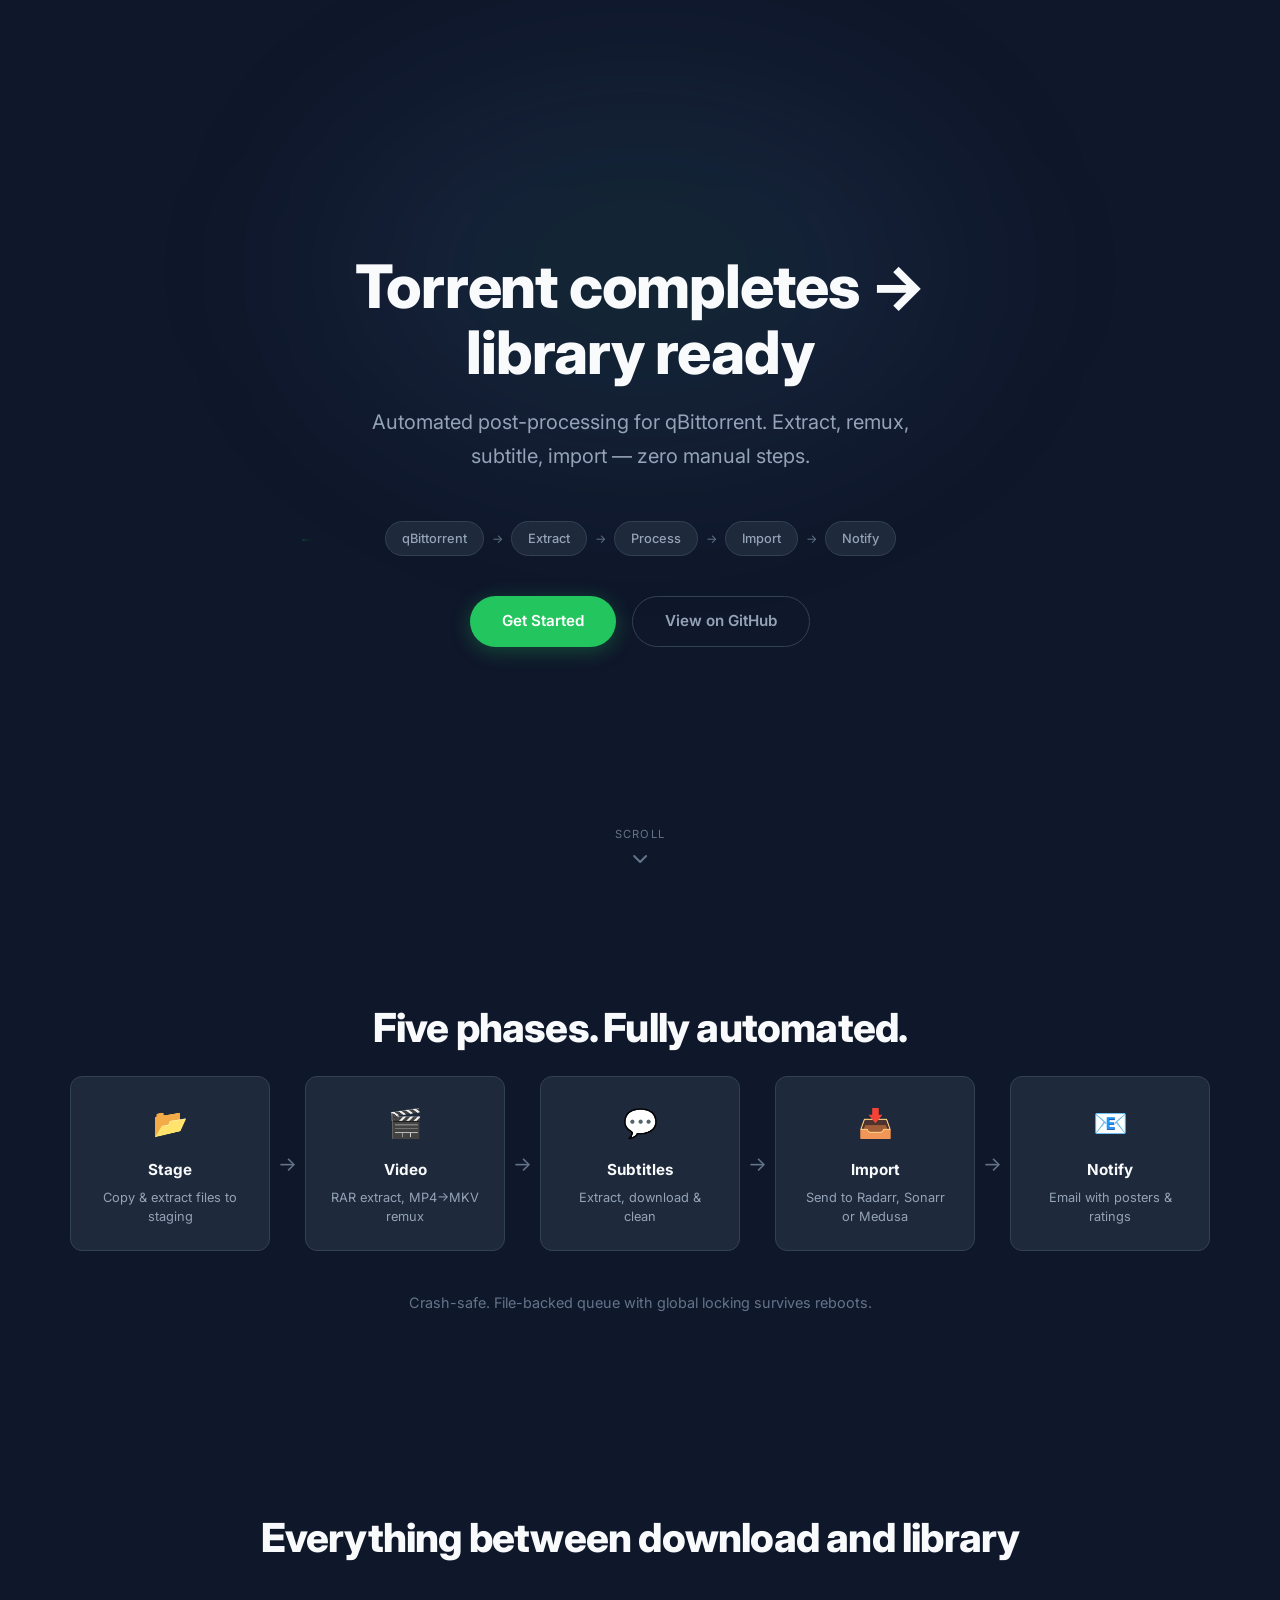
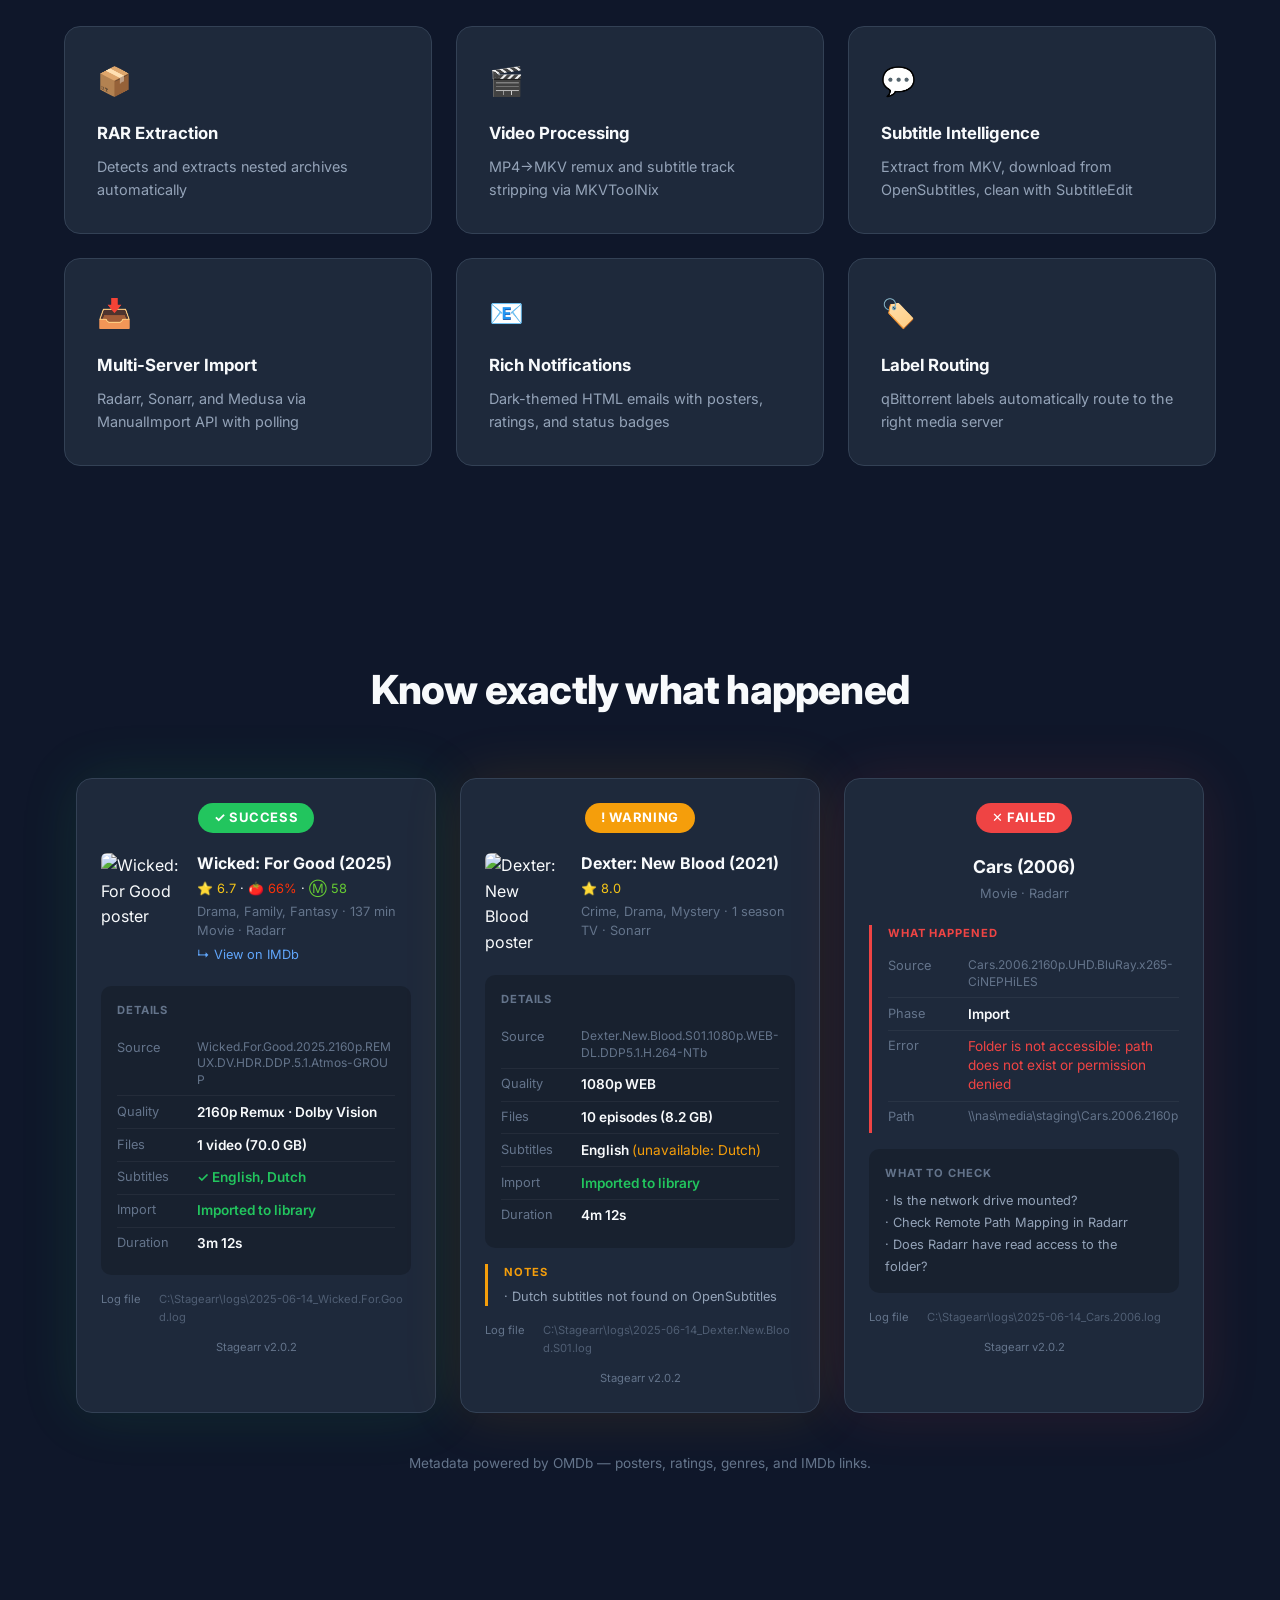
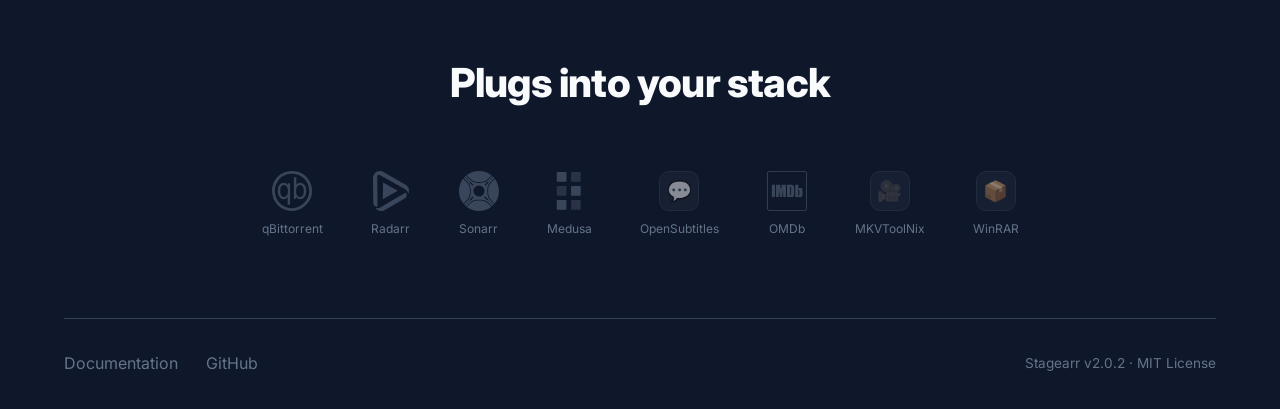
==== index.html @ 06197f07 "deploy: landing page" ====
<!DOCTYPE html>
<html lang="en">
<head>
  <meta charset="UTF-8">
  <meta name="viewport" content="width=device-width, initial-scale=1.0">
  <title>Stagearr — Automated Media Processing Pipeline</title>

  <!-- Open Graph -->
  <meta property="og:title" content="Stagearr — Automated Media Processing Pipeline">
  <meta property="og:description" content="Automated post-processing for qBittorrent. Extract, remux, subtitle, import — zero manual steps.">
  <meta property="og:type" content="website">
  <meta property="og:locale" content="en_US">

  <!-- Fonts -->
  <link rel="preconnect" href="https://fonts.googleapis.com">
  <link rel="preconnect" href="https://fonts.gstatic.com" crossorigin>
  <link href="https://fonts.googleapis.com/css2?family=Inter:wght@400;500;600;700;800&display=swap" rel="stylesheet">

  <style>
    /* ── Custom Properties ── */
    :root {
      --bg-page: #0f172a;
      --bg-card: #1e293b;
      --bg-card-hover: #253347;
      --green: #22c55e;
      --amber: #f59e0b;
      --red: #ef4444;
      --blue: #60a5fa;
      --text-primary: #f8fafc;
      --text-secondary: #94a3b8;
      --text-muted: #64748b;
      --border: #334155;
      --imdb-yellow: #f5c518;
      --tomato-red: #fa320a;
      --metacritic-green: #66cc33;
    }

    /* ── CSS Reset ── */
    *, *::before, *::after {
      margin: 0;
      padding: 0;
      box-sizing: border-box;
    }

    html {
      scroll-behavior: smooth;
    }

    body {
      font-family: 'Inter', system-ui, -apple-system, sans-serif;
      background: var(--bg-page);
      color: var(--text-primary);
      line-height: 1.6;
      -webkit-font-smoothing: antialiased;
      -moz-osx-font-smoothing: grayscale;
    }

    img, svg { display: block; max-width: 100%; }
    a { color: inherit; text-decoration: none; }
    button { font: inherit; cursor: pointer; border: none; background: none; }

    /* ── Layout ── */
    .container {
      max-width: 1200px;
      margin: 0 auto;
      padding: 0 1.5rem;
    }

    section {
      padding: 5rem 0;
    }

    /* ── Animation System ── */
    [data-animate] {
      opacity: 0;
      transform: translateY(20px);
      transition: opacity 0.6s ease, transform 0.6s ease;
      transition-delay: var(--delay, 0s);
    }

    [data-animate].visible {
      opacity: 1;
      transform: translateY(0);
    }

    /* ── Hero Section ── */
    .hero {
      min-height: 100vh;
      display: flex;
      align-items: center;
      justify-content: center;
      text-align: center;
      position: relative;
      overflow: hidden;
      padding: 2rem 0;
    }

    .hero-glow {
      position: absolute;
      top: 30%;
      left: 50%;
      transform: translate(-50%, -50%);
      width: 800px;
      height: 500px;
      background: radial-gradient(ellipse at center,
        rgba(34, 197, 94, 0.10) 0%,
        rgba(96, 165, 250, 0.08) 40%,
        transparent 70%);
      filter: blur(80px);
      pointer-events: none;
      z-index: 0;
    }

    .hero-content {
      position: relative;
      z-index: 1;
      max-width: 800px;
      margin: 0 auto;
      padding: 0 1.5rem;
    }

    .hero h1 {
      font-size: clamp(2rem, 5vw, 3.75rem);
      font-weight: 800;
      letter-spacing: -0.02em;
      line-height: 1.1;
      margin-bottom: 1.25rem;
    }

    .hero-subtitle {
      font-size: clamp(1rem, 2vw, 1.25rem);
      color: var(--text-secondary);
      max-width: 560px;
      margin: 0 auto 3rem;
      line-height: 1.7;
    }

    /* ── Pipeline Teaser ── */
    .pipeline-teaser {
      display: flex;
      align-items: center;
      justify-content: center;
      gap: 0.5rem;
      margin-bottom: 2.5rem;
      flex-wrap: wrap;
      position: relative;
    }

    .pipeline-teaser .pill {
      background: var(--bg-card);
      border: 1px solid var(--border);
      border-radius: 999px;
      padding: 0.4rem 1rem;
      font-size: 0.8rem;
      font-weight: 500;
      color: var(--text-secondary);
      white-space: nowrap;
      position: relative;
      z-index: 1;
    }

    .pipeline-teaser .arrow {
      color: var(--text-muted);
      font-size: 0.75rem;
      flex-shrink: 0;
    }

    /* Flowing dot */
    .pipeline-track {
      position: absolute;
      top: 50%;
      left: 5%;
      width: 90%;
      height: 2px;
      z-index: 0;
      overflow: hidden;
      pointer-events: none;
    }

    .pipeline-dot {
      position: absolute;
      top: -3px;
      left: -8px;
      width: 8px;
      height: 8px;
      background: var(--green);
      border-radius: 50%;
      box-shadow: 0 0 12px var(--green);
      animation: flowDot 3s ease-in-out infinite;
    }

    @keyframes flowDot {
      0%   { left: -8px; opacity: 0; }
      10%  { opacity: 1; }
      90%  { opacity: 1; }
      100% { left: 100%; opacity: 0; }
    }

    /* ── CTA Buttons ── */
    .cta-group {
      display: flex;
      gap: 1rem;
      justify-content: center;
      flex-wrap: wrap;
    }

    .btn {
      display: inline-flex;
      align-items: center;
      justify-content: center;
      padding: 0.75rem 2rem;
      border-radius: 999px;
      font-weight: 600;
      font-size: 0.95rem;
      transition: transform 0.2s ease, box-shadow 0.2s ease, background 0.2s ease, border-color 0.2s ease;
    }

    .btn:hover {
      transform: translateY(-2px);
    }

    .btn-primary {
      background: var(--green);
      color: #fff;
      box-shadow: 0 4px 20px rgba(34, 197, 94, 0.3);
    }

    .btn-primary:hover {
      box-shadow: 0 6px 28px rgba(34, 197, 94, 0.45);
    }

    .btn-outline {
      border: 1px solid var(--border);
      color: var(--text-secondary);
    }

    .btn-outline:hover {
      border-color: var(--text-secondary);
      color: var(--text-primary);
    }

    /* ── Scroll Indicator ── */
    .scroll-indicator {
      position: absolute;
      bottom: 2rem;
      left: 50%;
      transform: translateX(-50%);
      display: flex;
      flex-direction: column;
      align-items: center;
      gap: 0.25rem;
      color: var(--text-muted);
      animation: scrollBounce 2s ease-in-out infinite;
    }

    .scroll-text {
      font-size: 0.7rem;
      letter-spacing: 0.1em;
      text-transform: uppercase;
    }

    @keyframes scrollBounce {
      0%, 100% { transform: translateX(-50%) translateY(0); opacity: 0.5; }
      50% { transform: translateX(-50%) translateY(6px); opacity: 1; }
    }

    /* ── Section Titles ── */
    .section-title {
      text-align: center;
      font-size: clamp(1.5rem, 3.5vw, 2.5rem);
      font-weight: 800;
      letter-spacing: -0.02em;
      margin-bottom: 1rem;
    }

    .section-subtitle {
      text-align: center;
      color: var(--text-secondary);
      max-width: 520px;
      margin: 0 auto 3.5rem;
      font-size: 1.05rem;
    }

    /* ── Pipeline Visualization ── */
    .pipeline-section {
      padding: 6rem 0;
    }

    .phase-row {
      display: flex;
      align-items: stretch;
      justify-content: center;
      gap: 0;
      margin-bottom: 2.5rem;
    }

    .phase-card {
      background: var(--bg-card);
      border: 1px solid var(--border);
      border-radius: 12px;
      padding: 1.5rem;
      text-align: center;
      flex: 1;
      max-width: 200px;
      transition: border-color 0.3s ease;
    }

    .phase-card:hover {
      border-color: var(--green);
    }

    .phase-icon {
      font-size: 1.75rem;
      margin-bottom: 0.75rem;
    }

    .phase-name {
      font-weight: 700;
      font-size: 0.95rem;
      margin-bottom: 0.35rem;
    }

    .phase-desc {
      font-size: 0.8rem;
      color: var(--text-secondary);
      line-height: 1.5;
    }

    .phase-arrow {
      display: flex;
      align-items: center;
      padding: 0 0.5rem;
      color: var(--text-muted);
      font-size: 1.25rem;
      flex-shrink: 0;
      animation: arrowPulse 2s ease-in-out infinite;
    }

    @keyframes arrowPulse {
      0%, 100% { opacity: 0.4; }
      50%      { opacity: 1; }
    }

    .pipeline-note {
      text-align: center;
      color: var(--text-muted);
      font-size: 0.9rem;
      max-width: 520px;
      margin: 0 auto;
    }

    /* ── Feature Cards ── */
    .features-section {
      padding: 6rem 0;
    }

    .feature-grid {
      display: grid;
      grid-template-columns: repeat(3, 1fr);
      gap: 1.5rem;
    }

    .feature-card {
      background: var(--bg-card);
      border: 1px solid var(--border);
      border-radius: 16px;
      padding: 2rem;
      transition: transform 0.3s ease, border-color 0.3s ease, background 0.3s ease;
    }

    .feature-card:hover {
      transform: translateY(-4px);
      border-color: var(--green);
      background: var(--bg-card-hover);
    }

    .feature-icon {
      font-size: 1.75rem;
      margin-bottom: 1rem;
    }

    .feature-name {
      font-weight: 700;
      font-size: 1.05rem;
      margin-bottom: 0.5rem;
    }

    .feature-desc {
      color: var(--text-secondary);
      font-size: 0.9rem;
      line-height: 1.6;
    }

    /* ── Responsive ── */

    /* Tablet: 768px */
    @media (max-width: 768px) {
      .feature-grid {
        grid-template-columns: repeat(2, 1fr);
      }

      .phase-row {
        flex-direction: column;
        align-items: center;
        gap: 0;
      }

      .phase-card {
        max-width: 280px;
        width: 100%;
      }

      .phase-arrow {
        transform: rotate(90deg);
        padding: 0.35rem 0;
      }

      .cta-group {
        flex-direction: column;
        align-items: center;
      }

      .btn {
        width: 100%;
        max-width: 280px;
      }
    }

    /* Mobile: below 768px single col for features handled above,
       below 480px tighten up */
    @media (max-width: 480px) {
      .feature-grid {
        grid-template-columns: 1fr;
      }

      section {
        padding: 3.5rem 0;
      }

      .pipeline-section,
      .features-section {
        padding: 4rem 0;
      }
    }

    /* Desktop: above 1024px — defaults are fine */

    /* ── Email Showcase ── */
    .email-section {
      padding: 6rem 0;
    }

    .email-showcase {
      display: flex;
      justify-content: center;
      gap: 1.5rem;
      flex-wrap: wrap;
    }

    .email-card {
      background: var(--bg-card);
      border: 1px solid var(--border);
      border-radius: 16px;
      padding: 1.5rem;
      max-width: 360px;
      width: 100%;
      transition: transform 0.4s ease;
    }

    .email-card:hover {
      transform: perspective(800px) rotateY(2deg) scale(1.02);
    }

    .email-card--success {
      box-shadow: 0 0 60px rgba(34, 197, 94, 0.12);
    }

    .email-card--warning {
      box-shadow: 0 0 60px rgba(245, 158, 11, 0.12);
    }

    .email-card--failed {
      box-shadow: 0 0 60px rgba(239, 68, 68, 0.12);
    }

    /* Badge */
    .email-badge {
      display: inline-block;
      padding: 0.3rem 1rem;
      border-radius: 999px;
      font-weight: 700;
      font-size: 0.8125rem;
      letter-spacing: 0.05em;
      color: #fff;
      text-align: center;
      margin: 0 auto 1.25rem;
    }

    .email-badge-wrap {
      text-align: center;
    }

    .email-badge--success { background: var(--green); }
    .email-badge--warning { background: var(--amber); }
    .email-badge--failed  { background: var(--red); }

    /* Metadata row */
    .email-meta {
      display: flex;
      gap: 1rem;
      margin-bottom: 1.25rem;
    }

    .email-poster {
      width: 80px;
      min-width: 80px;
      border-radius: 6px;
      object-fit: cover;
    }

    .email-meta-text {
      flex: 1;
      min-width: 0;
    }

    .email-title {
      font-weight: 700;
      font-size: 1rem;
      line-height: 1.3;
      margin-bottom: 0.3rem;
    }

    .email-ratings {
      font-size: 0.8rem;
      margin-bottom: 0.2rem;
    }

    .email-ratings .imdb  { color: var(--imdb-yellow); }
    .email-ratings .rt    { color: var(--tomato-red); }
    .email-ratings .mc    { color: var(--metacritic-green); }

    .email-genre,
    .email-label-info {
      font-size: 0.8rem;
      color: var(--text-muted);
      line-height: 1.5;
    }

    .email-link {
      font-size: 0.8rem;
      color: var(--blue);
    }

    /* Details inner card */
    .email-details {
      background: rgba(0, 0, 0, 0.2);
      border-radius: 10px;
      padding: 1rem;
      margin-bottom: 1rem;
    }

    .email-details-label {
      font-size: 0.7rem;
      font-weight: 700;
      letter-spacing: 0.08em;
      color: var(--text-muted);
      text-transform: uppercase;
      margin-bottom: 0.75rem;
    }

    .email-detail-row {
      display: flex;
      padding: 0.4rem 0;
      border-bottom: 1px solid rgba(255, 255, 255, 0.05);
      font-size: 0.85rem;
      line-height: 1.4;
    }

    .email-detail-row:last-child {
      border-bottom: none;
    }

    .email-detail-key {
      width: 80px;
      min-width: 80px;
      color: var(--text-muted);
      font-size: 0.8rem;
    }

    .email-detail-val {
      flex: 1;
      min-width: 0;
      font-weight: 600;
    }

    .email-detail-val--source {
      font-weight: 400;
      font-size: 0.75rem;
      color: var(--text-muted);
      word-break: break-all;
    }

    .email-detail-val--green {
      color: var(--green);
    }

    .email-detail-val--amber {
      color: var(--amber);
    }

    .email-detail-val--red {
      color: var(--red);
    }

    /* Notes section */
    .email-notes {
      border-left: 3px solid var(--amber);
      padding-left: 1rem;
      margin-bottom: 1rem;
    }

    .email-notes-header {
      font-size: 0.7rem;
      font-weight: 700;
      letter-spacing: 0.08em;
      color: var(--amber);
      text-transform: uppercase;
      margin-bottom: 0.35rem;
    }

    .email-notes-item {
      font-size: 0.8rem;
      color: var(--text-secondary);
      line-height: 1.5;
    }

    /* What happened / What to check (failed card) */
    .email-what-happened {
      border-left: 3px solid var(--red);
      padding-left: 1rem;
      margin-bottom: 1rem;
    }

    .email-what-happened-header {
      font-size: 0.7rem;
      font-weight: 700;
      letter-spacing: 0.08em;
      color: var(--red);
      text-transform: uppercase;
      margin-bottom: 0.5rem;
    }

    .email-what-to-check {
      background: rgba(0, 0, 0, 0.2);
      border-radius: 10px;
      padding: 1rem;
      margin-bottom: 1rem;
    }

    .email-what-to-check-header {
      font-size: 0.7rem;
      font-weight: 700;
      letter-spacing: 0.08em;
      color: var(--text-muted);
      text-transform: uppercase;
      margin-bottom: 0.5rem;
    }

    .email-check-item {
      font-size: 0.8rem;
      color: var(--text-secondary);
      line-height: 1.7;
    }

    /* Failed card centered title */
    .email-failed-title {
      text-align: center;
      font-weight: 700;
      font-size: 1.1rem;
      margin-bottom: 0.2rem;
    }

    .email-failed-subtitle {
      text-align: center;
      font-size: 0.8rem;
      color: var(--text-muted);
      margin-bottom: 1.25rem;
    }

    /* Log + footer */
    .email-log {
      font-size: 0.7rem;
      color: var(--text-muted);
      display: flex;
      gap: 0.5rem;
      margin-bottom: 0.75rem;
    }

    .email-log-label {
      min-width: 50px;
    }

    .email-log-path {
      word-break: break-all;
      opacity: 0.7;
    }

    .email-footer {
      text-align: center;
      font-size: 0.7rem;
      color: var(--text-muted);
    }

    .email-tagline {
      text-align: center;
      color: var(--text-muted);
      font-size: 0.85rem;
      margin-top: 2.5rem;
    }

    /* Email responsive */
    @media (max-width: 768px) {
      .email-showcase {
        flex-direction: column;
        align-items: center;
      }

      .email-card {
        max-width: none;
      }
    }

    /* ── Integration Logos ── */
    .integrations-section {
      padding: 5rem 0;
    }

    .integrations {
      display: flex;
      flex-wrap: wrap;
      justify-content: center;
      gap: 3rem;
      align-items: center;
    }

    .integration-item {
      display: flex;
      flex-direction: column;
      align-items: center;
      gap: 0.5rem;
      text-decoration: none;
    }

    .integration-item svg {
      height: 40px;
      width: 40px;
      fill: var(--text-muted);
      opacity: 0.5;
      transition: 0.3s;
    }

    .integration-item:hover svg {
      opacity: 1;
      fill: var(--text-secondary);
    }

    .integration-item .integration-icon {
      width: 40px;
      height: 40px;
      border-radius: 10px;
      display: flex;
      align-items: center;
      justify-content: center;
      font-size: 1.25rem;
      background: var(--bg-card);
      border: 1px solid var(--border);
      opacity: 0.5;
      transition: 0.3s;
    }

    .integration-item:hover .integration-icon {
      opacity: 1;
      border-color: var(--text-muted);
    }

    .integration-item span {
      font-size: 0.75rem;
      color: var(--text-muted);
      transition: color 0.3s;
    }

    .integration-item:hover span {
      color: var(--text-primary);
    }

    @media (max-width: 768px) {
      .integrations {
        gap: 2rem;
      }
    }

    /* ── Footer ── */
    .footer {
      display: flex;
      justify-content: space-between;
      align-items: center;
      padding: 2rem 0;
      border-top: 1px solid var(--border);
    }

    .footer a {
      color: var(--text-muted);
      text-decoration: none;
      transition: color 0.2s;
      margin-right: 1.5rem;
    }

    .footer a:hover {
      color: var(--text-primary);
    }

    .footer-right {
      color: var(--text-muted);
      font-size: 0.85rem;
    }

    @media (max-width: 768px) {
      .footer {
        flex-direction: column;
        text-align: center;
        gap: 1rem;
      }

      .footer a {
        margin-right: 0;
        margin: 0 0.75rem;
      }
    }
  </style>
</head>
<body>

  <!-- ════════════════════════════════════════════
       HERO
       ════════════════════════════════════════════ -->
  <section class="hero">
    <div class="hero-glow" aria-hidden="true"></div>
    <div class="hero-content">
      <h1 data-animate>Torrent completes → library ready</h1>
      <p class="hero-subtitle" data-animate style="--delay: 0.1s">
        Automated post-processing for qBittorrent. Extract, remux, subtitle, import — zero manual steps.
      </p>

      <div class="pipeline-teaser" data-animate style="--delay: 0.2s">
        <span class="pill">qBittorrent</span>
        <span class="arrow">→</span>
        <span class="pill">Extract</span>
        <span class="arrow">→</span>
        <span class="pill">Process</span>
        <span class="arrow">→</span>
        <span class="pill">Import</span>
        <span class="arrow">→</span>
        <span class="pill">Notify</span>
        <div class="pipeline-track" aria-hidden="true">
          <div class="pipeline-dot"></div>
        </div>
      </div>

      <div class="cta-group" data-animate style="--delay: 0.35s">
        <a href="https://github.com/Rouzax/TorrentScript/wiki" class="btn btn-primary">Get Started</a>
        <a href="https://github.com/Rouzax/TorrentScript" class="btn btn-outline">View on GitHub</a>
      </div>
    </div>

    <div class="scroll-indicator" aria-hidden="true">
      <span class="scroll-text">Scroll</span>
      <svg width="20" height="20" viewBox="0 0 20 20" fill="none">
        <path d="M4 8 L10 14 L16 8" stroke="currentColor" stroke-width="2" stroke-linecap="round" stroke-linejoin="round"/>
      </svg>
    </div>
  </section>

  <!-- ════════════════════════════════════════════
       PIPELINE VISUALIZATION
       ════════════════════════════════════════════ -->
  <section class="pipeline-section">
    <div class="container">
      <h2 class="section-title" data-animate>Five phases. Fully automated.</h2>

      <div class="phase-row">
        <div class="phase-card" data-animate style="--delay: 0.05s">
          <div class="phase-icon">&#x1F4C2;</div>
          <div class="phase-name">Stage</div>
          <div class="phase-desc">Copy &amp; extract files to staging</div>
        </div>
        <div class="phase-arrow" aria-hidden="true">→</div>

        <div class="phase-card" data-animate style="--delay: 0.15s">
          <div class="phase-icon">&#x1F3AC;</div>
          <div class="phase-name">Video</div>
          <div class="phase-desc">RAR extract, MP4→MKV remux</div>
        </div>
        <div class="phase-arrow" aria-hidden="true">→</div>

        <div class="phase-card" data-animate style="--delay: 0.25s">
          <div class="phase-icon">&#x1F4AC;</div>
          <div class="phase-name">Subtitles</div>
          <div class="phase-desc">Extract, download &amp; clean</div>
        </div>
        <div class="phase-arrow" aria-hidden="true">→</div>

        <div class="phase-card" data-animate style="--delay: 0.35s">
          <div class="phase-icon">&#x1F4E5;</div>
          <div class="phase-name">Import</div>
          <div class="phase-desc">Send to Radarr, Sonarr or Medusa</div>
        </div>
        <div class="phase-arrow" aria-hidden="true">→</div>

        <div class="phase-card" data-animate style="--delay: 0.45s">
          <div class="phase-icon">&#x1F4E7;</div>
          <div class="phase-name">Notify</div>
          <div class="phase-desc">Email with posters &amp; ratings</div>
        </div>
      </div>

      <p class="pipeline-note" data-animate style="--delay: 0.55s">
        Crash-safe. File-backed queue with global locking survives reboots.
      </p>
    </div>
  </section>

  <!-- ════════════════════════════════════════════
       FEATURE CARDS
       ════════════════════════════════════════════ -->
  <section class="features-section">
    <div class="container">
      <h2 class="section-title" data-animate>Everything between download and library</h2>
      <div style="margin-bottom: 3.5rem"></div>

      <div class="feature-grid">
        <div class="feature-card" data-animate style="--delay: 0.05s">
          <div class="feature-icon">&#x1F4E6;</div>
          <div class="feature-name">RAR Extraction</div>
          <div class="feature-desc">Detects and extracts nested archives automatically</div>
        </div>

        <div class="feature-card" data-animate style="--delay: 0.1s">
          <div class="feature-icon">&#x1F3AC;</div>
          <div class="feature-name">Video Processing</div>
          <div class="feature-desc">MP4→MKV remux and subtitle track stripping via MKVToolNix</div>
        </div>

        <div class="feature-card" data-animate style="--delay: 0.15s">
          <div class="feature-icon">&#x1F4AC;</div>
          <div class="feature-name">Subtitle Intelligence</div>
          <div class="feature-desc">Extract from MKV, download from OpenSubtitles, clean with SubtitleEdit</div>
        </div>

        <div class="feature-card" data-animate style="--delay: 0.2s">
          <div class="feature-icon">&#x1F4E5;</div>
          <div class="feature-name">Multi-Server Import</div>
          <div class="feature-desc">Radarr, Sonarr, and Medusa via ManualImport API with polling</div>
        </div>

        <div class="feature-card" data-animate style="--delay: 0.25s">
          <div class="feature-icon">&#x1F4E7;</div>
          <div class="feature-name">Rich Notifications</div>
          <div class="feature-desc">Dark-themed HTML emails with posters, ratings, and status badges</div>
        </div>

        <div class="feature-card" data-animate style="--delay: 0.3s">
          <div class="feature-icon">&#x1F3F7;&#xFE0F;</div>
          <div class="feature-name">Label Routing</div>
          <div class="feature-desc">qBittorrent labels automatically route to the right media server</div>
        </div>
      </div>
    </div>
  </section>

  <!-- ════════════════════════════════════════════
       EMAIL SHOWCASE
       ════════════════════════════════════════════ -->
  <section class="email-section">
    <div class="container">
      <h2 class="section-title" data-animate>Know exactly what happened</h2>
      <div style="margin-bottom: 3.5rem"></div>

      <div class="email-showcase">

        <!-- ── Success Email ── -->
        <div class="email-card email-card--success" data-animate style="--delay: 0.05s">
          <div class="email-badge-wrap">
            <span class="email-badge email-badge--success">&#x2713; SUCCESS</span>
          </div>

          <div class="email-meta">
            <img class="email-poster" src="https://m.media-amazon.com/images/M/MV5BNzRhNTE4ZTYtNTM0Mi00MzU3LTk4MTktYWE3MzQ2NTU0MDNlXkEyXkFqcGc@._V1_SX300.jpg" alt="Wicked: For Good poster">
            <div class="email-meta-text">
              <div class="email-title">Wicked: For Good (2025)</div>
              <div class="email-ratings">
                <span class="imdb">&#x2B50; 6.7</span> &middot;
                <span class="rt">&#x1F345; 66%</span> &middot;
                <span class="mc">&#x24C2; 58</span>
              </div>
              <div class="email-genre">Drama, Family, Fantasy &middot; 137 min</div>
              <div class="email-label-info">Movie &middot; Radarr</div>
              <a href="#" class="email-link">&#x21B3; View on IMDb</a>
            </div>
          </div>

          <div class="email-details">
            <div class="email-details-label">Details</div>
            <div class="email-detail-row">
              <span class="email-detail-key">Source</span>
              <span class="email-detail-val email-detail-val--source">Wicked.For.Good.2025.2160p.REMUX.DV.HDR.DDP.5.1.Atmos-GROUP</span>
            </div>
            <div class="email-detail-row">
              <span class="email-detail-key">Quality</span>
              <span class="email-detail-val">2160p Remux &middot; Dolby Vision</span>
            </div>
            <div class="email-detail-row">
              <span class="email-detail-key">Files</span>
              <span class="email-detail-val">1 video (70.0 GB)</span>
            </div>
            <div class="email-detail-row">
              <span class="email-detail-key">Subtitles</span>
              <span class="email-detail-val email-detail-val--green">&#x2713; English, Dutch</span>
            </div>
            <div class="email-detail-row">
              <span class="email-detail-key">Import</span>
              <span class="email-detail-val email-detail-val--green">Imported to library</span>
            </div>
            <div class="email-detail-row">
              <span class="email-detail-key">Duration</span>
              <span class="email-detail-val">3m 12s</span>
            </div>
          </div>

          <div class="email-log">
            <span class="email-log-label">Log file</span>
            <span class="email-log-path">C:\Stagearr\logs\2025-06-14_Wicked.For.Good.log</span>
          </div>
          <div class="email-footer">Stagearr v2.0.2</div>
        </div>

        <!-- ── Warning Email ── -->
        <div class="email-card email-card--warning" data-animate style="--delay: 0.15s">
          <div class="email-badge-wrap">
            <span class="email-badge email-badge--warning">! WARNING</span>
          </div>

          <div class="email-meta">
            <img class="email-poster" src="https://m.media-amazon.com/images/M/MV5BZGY4YjY5MGItNzM2NS00Y2M1LWFkYTYtZjI0ZDk3NTE0NmE0XkEyXkFqcGc@._V1_SX300.jpg" alt="Dexter: New Blood poster">
            <div class="email-meta-text">
              <div class="email-title">Dexter: New Blood (2021)</div>
              <div class="email-ratings">
                <span class="imdb">&#x2B50; 8.0</span>
              </div>
              <div class="email-genre">Crime, Drama, Mystery &middot; 1 season</div>
              <div class="email-label-info">TV &middot; Sonarr</div>
            </div>
          </div>

          <div class="email-details">
            <div class="email-details-label">Details</div>
            <div class="email-detail-row">
              <span class="email-detail-key">Source</span>
              <span class="email-detail-val email-detail-val--source">Dexter.New.Blood.S01.1080p.WEB-DL.DDP5.1.H.264-NTb</span>
            </div>
            <div class="email-detail-row">
              <span class="email-detail-key">Quality</span>
              <span class="email-detail-val">1080p WEB</span>
            </div>
            <div class="email-detail-row">
              <span class="email-detail-key">Files</span>
              <span class="email-detail-val">10 episodes (8.2 GB)</span>
            </div>
            <div class="email-detail-row">
              <span class="email-detail-key">Subtitles</span>
              <span class="email-detail-val">English <span class="email-detail-val--amber" style="font-weight:400">(unavailable: Dutch)</span></span>
            </div>
            <div class="email-detail-row">
              <span class="email-detail-key">Import</span>
              <span class="email-detail-val email-detail-val--green">Imported to library</span>
            </div>
            <div class="email-detail-row">
              <span class="email-detail-key">Duration</span>
              <span class="email-detail-val">4m 12s</span>
            </div>
          </div>

          <div class="email-notes">
            <div class="email-notes-header">Notes</div>
            <div class="email-notes-item">&middot; Dutch subtitles not found on OpenSubtitles</div>
          </div>

          <div class="email-log">
            <span class="email-log-label">Log file</span>
            <span class="email-log-path">C:\Stagearr\logs\2025-06-14_Dexter.New.Blood.S01.log</span>
          </div>
          <div class="email-footer">Stagearr v2.0.2</div>
        </div>

        <!-- ── Failed Email ── -->
        <div class="email-card email-card--failed" data-animate style="--delay: 0.25s">
          <div class="email-badge-wrap">
            <span class="email-badge email-badge--failed">&#x2715; FAILED</span>
          </div>

          <div class="email-failed-title">Cars (2006)</div>
          <div class="email-failed-subtitle">Movie &middot; Radarr</div>

          <div class="email-what-happened">
            <div class="email-what-happened-header">What Happened</div>
            <div class="email-detail-row">
              <span class="email-detail-key">Source</span>
              <span class="email-detail-val email-detail-val--source">Cars.2006.2160p.UHD.BluRay.x265-CiNEPHiLES</span>
            </div>
            <div class="email-detail-row">
              <span class="email-detail-key">Phase</span>
              <span class="email-detail-val">Import</span>
            </div>
            <div class="email-detail-row">
              <span class="email-detail-key">Error</span>
              <span class="email-detail-val email-detail-val--red" style="font-weight:400">Folder is not accessible: path does not exist or permission denied</span>
            </div>
            <div class="email-detail-row">
              <span class="email-detail-key">Path</span>
              <span class="email-detail-val email-detail-val--source">\\nas\media\staging\Cars.2006.2160p</span>
            </div>
          </div>

          <div class="email-what-to-check">
            <div class="email-what-to-check-header">What to Check</div>
            <div class="email-check-item">&middot; Is the network drive mounted?</div>
            <div class="email-check-item">&middot; Check Remote Path Mapping in Radarr</div>
            <div class="email-check-item">&middot; Does Radarr have read access to the folder?</div>
          </div>

          <div class="email-log">
            <span class="email-log-label">Log file</span>
            <span class="email-log-path">C:\Stagearr\logs\2025-06-14_Cars.2006.log</span>
          </div>
          <div class="email-footer">Stagearr v2.0.2</div>
        </div>

      </div>

      <p class="email-tagline" data-animate style="--delay: 0.35s">
        Metadata powered by OMDb — posters, ratings, genres, and IMDb links.
      </p>
    </div>
  </section>

  <!-- ════════════════════════════════════════════
       INTEGRATION LOGOS
       ════════════════════════════════════════════ -->
  <section class="integrations-section">
    <div class="container">
      <h2 class="section-title" data-animate>Plugs into your stack</h2>
      <div style="margin-bottom: 3.5rem"></div>

      <div class="integrations" data-animate style="--delay: 0.1s">

        <a href="https://www.qbittorrent.org/" class="integration-item" target="_blank" rel="noopener">
          <svg role="img" viewBox="0 0 24 24" xmlns="http://www.w3.org/2000/svg"><title>qBittorrent</title><path d="M11.911 23.994c-1.31 0-2.605-.232-3.831-.705-3.4-1.024-6.2-3.865-7.433-7.58-1.23-3.708-.685-7.654 1.459-10.554C4.062 2.038 7.677.094 11.742.008c4.064-.079 7.758 1.703 9.882 4.785a12.066 12.066 0 0 1 2.369 7.145c.138 3.733-1.75 7.368-5.052 9.728-2.147 1.535-4.61 2.328-7.03 2.328zm.11-22.314c-.081 0-.162 0-.244.002-3.5.074-6.599 1.725-8.29 4.415-1.856 2.516-2.31 5.893-1.25 9.086 1.06 3.197 3.448 5.636 6.386 6.523 3.025 1.165 6.496.633 9.345-1.402 2.847-2.035 4.473-5.144 4.351-8.318v-.032c0-2.214-.73-4.41-2.055-6.185-1.78-2.58-4.84-4.09-8.243-4.09zM9.406 20.246v-4.578a2.663 2.663 0 0 1-.952.863 2.573 2.573 0 0 1-1.29.344c-1.016 0-1.893-.444-2.63-1.33-.731-.887-1.097-2.102-1.097-3.646 0-.939.148-1.781.444-2.527.301-.746.734-1.309 1.299-1.69A3.26 3.26 0 0 1 7.052 7.1c1.058 0 1.891.487 2.5 1.46v-1.25h1.306v12.935H9.406zm-4.477-8.285c0 1.203.232 2.108.694 2.711.463.6 1.016.9 1.662.9.619 0 1.15-.286 1.597-.855.446-.576.67-1.447.67-2.615 0-1.245-.237-2.18-.71-2.81-.468-.627-1.02-.941-1.654-.941-.63 0-1.164.293-1.605.88-.435.581-.654 1.491-.654 2.73m9.55 4.702h-1.346V3.755h1.452v4.604c.613-.84 1.395-1.258 2.347-1.258.526 0 1.024.117 1.492.351.464.222.864.558 1.161.978.307.416.546.922.718 1.514.172.593.258 1.227.258 1.902 0 1.603-.363 2.841-1.088 3.716-.727.874-1.598 1.312-2.614 1.312-1.011 0-1.804-.46-2.379-1.382v1.17m-.016-4.746c0 1.122.14 1.932.42 2.432.456.815 1.074 1.223 1.854 1.223.635 0 1.183-.3 1.646-.898.462-.604.693-1.503.693-2.695 0-1.22-.224-2.122-.67-2.703-.44-.58-.975-.872-1.605-.872-.634 0-1.182.303-1.645.907-.463.6-.694 1.468-.694 2.607"/></svg>
          <span>qBittorrent</span>
        </a>

        <a href="https://radarr.video/" class="integration-item" target="_blank" rel="noopener">
          <svg role="img" viewBox="0 0 24 24" xmlns="http://www.w3.org/2000/svg"><title>Radarr</title><path d="M5.274 0C3.189.039 1.19 1.547 1.19 4.705l.184 14.518c0 1.47 1.103 2.205 2.573 2.021L3.764 3.786c0-1.654.919-1.838 2.022-1.103l14.7 8.27c1.103.734 1.655 1.47 1.838 2.756.92-1.654.552-4.043-1.286-5.33L7.991.846A4.559 4.559 0 0 0 5.274.001zm1.982 6.91-.184 10.107 9.004-5.146Zm13.598 6.064-15.068 8.82c-.92.552-2.022.736-3.124.368.918 1.47 3.307 2.389 5.145 1.47l12.68-7.35c1.102-.736 1.286-2.022.367-3.308z"/></svg>
          <span>Radarr</span>
        </a>

        <a href="https://sonarr.tv/" class="integration-item" target="_blank" rel="noopener">
          <svg role="img" viewBox="0 0 24 24" xmlns="http://www.w3.org/2000/svg"><title>Sonarr</title><path d="M21.212 4.282c1.851 2.204 2.777 4.776 2.777 7.718 0 2.848-.867 5.344-2.602 7.489a934.355 934.355 0 0 1-2.101-2.095c-1.477-1.477-1.792-3.293-1.792-5.278 0-2.224.127-3.486 1.577-4.935l2.478-2.478a13.209 13.209 0 0 0-.337-.421Zm-17.7 16.193C1.708 18.678.6 16.59.188 14.213A11.84 11.84 0 0 1 .011 12c0-.28.006-.548.017-.802 0-.026.007-.052.022-.078.153-2.601 1.076-4.889 2.767-6.865-.108.127-.214.256-.316.387 0 0 1.351 1.346 2.329 2.323 1.408 1.409 1.726 3.215 1.726 5.151 0 1.985-.249 3.762-1.781 5.295-1.035 1.035-2.119 2.124-2.119 2.124.112.136.229.271.349.404.029-.027 1.297-1.348 2.123-2.175 1.638-1.637 1.928-3.528 1.928-5.648 0-2.072-.365-3.997-1.873-5.504a620.045 620.045 0 0 0-2.366-2.357c.168-.196.342-.388.523-.576l3.117 3.106-.194.195 1.903 1.898.547-.549L6.81 6.432l-.196.196L3.495 3.52c.01-.009.436-.416.643-.597.009.011 2.28 2.283 2.28 2.283 1.538 1.537 3.5 1.955 5.621 1.955 2.18 0 4.134-.442 5.731-2.038.907-.908 2.153-2.149 2.162-2.16.17.151.491.461.56.528l.013.013-3.111 3.028-.001.002-.197-.194-1.876 1.903.552.543 1.875-1.903-.197-.194 3.109-3.026c.193.203.377.41.553.619-.03.025-2.495 2.546-2.495 2.546-1.556 1.556-1.723 2.9-1.723 5.288 0 2.121.361 4.054 1.939 5.632a576.91 576.91 0 0 0 2.133 2.124c-.183.208-.599.645-.613.66l-3.066-3.174.195-.196-1.995-1.986-.546.549 1.995 1.986.195-.196 3.065 3.172c-.021.019-.385.362-.552.506-.01-.013-1.974-1.978-1.974-1.978-1.842-1.842-3.299-2.039-5.731-2.039-2.338 0-3.92.239-5.632 1.95-.944.944-2.078 2.085-2.089 2.099-.275-.23-.649-.594-.649-.594l3.019-3.024.199.192 1.854-1.925-.558-.538-1.854 1.926.199.191-3.016 3.022ZM12 8.672A3.33 3.33 0 0 0 8.672 12 3.33 3.33 0 0 0 12 15.328 3.33 3.33 0 0 0 15.328 12 3.33 3.33 0 0 0 12 8.672ZM4.52 2.6C6.665.867 9.162 0 12.011 0c2.88 0 5.394.88 7.541 2.639 0 0-1.215 1.209-2.136 2.13-1.496 1.496-3.334 1.892-5.377 1.892-1.985 0-3.829-.37-5.267-1.809L4.52 2.6Zm14.837 18.909a9.507 9.507 0 0 1-.342.256C16.994 23.255 14.659 24 12.011 24c-2.652 0-4.983-.745-6.993-2.235-.104-.074-.208-.15-.31-.227 0 0 1.096-1.101 2.053-2.058 1.602-1.602 3.09-1.804 5.278-1.804 2.28 0 3.651.166 5.377 1.892l1.941 1.941Z"/></svg>
          <span>Sonarr</span>
        </a>

        <a href="https://pymedusa.com/" class="integration-item" target="_blank" rel="noopener">
          <svg role="img" viewBox="0 0 154 154" xmlns="http://www.w3.org/2000/svg"><title>Medusa</title><rect x="30" y="4" width="37" height="37" rx="2"/><rect x="85" y="4" width="37" height="37" rx="2" opacity="0.6"/><rect x="30" y="58" width="37" height="37" rx="2" opacity="0.6"/><rect x="85" y="58" width="37" height="37" rx="2"/><rect x="30" y="112" width="37" height="37" rx="2"/><rect x="85" y="112" width="37" height="37" rx="2" opacity="0.6"/></svg>
          <span>Medusa</span>
        </a>

        <a href="https://www.opensubtitles.com/" class="integration-item" target="_blank" rel="noopener">
          <div class="integration-icon">&#x1F4AC;</div>
          <span>OpenSubtitles</span>
        </a>

        <a href="https://www.omdbapi.com/" class="integration-item" target="_blank" rel="noopener">
          <svg role="img" viewBox="0 0 24 24" xmlns="http://www.w3.org/2000/svg"><title>IMDb</title><path d="M22.3781 0H1.6218C.7411.0583.0587.7437.0018 1.5953l-.001 20.783c.0585.8761.7125 1.543 1.5559 1.6191A.337.337 0 0 0 1.6016 24h20.7971a.4579.4579 0 0 0 .0437-.002c.8727-.0768 1.5568-.8271 1.5568-1.7085V1.7098c0-.8914-.696-1.6416-1.584-1.7078A.3294.3294 0 0 0 22.3781 0zm0 .496a1.2144 1.2144 0 0 1 1.1252 1.2139v20.5797c0 .6377-.4875 1.1602-1.1045 1.2145H1.6016c-.5967-.0543-1.0645-.5297-1.1053-1.1258V1.6284C.5371 1.0185 1.0184.5364 1.6217.496h20.7564zM4.7954 8.2603v7.3636H2.8899V8.2603h1.9055zm6.5367 0v7.3636H9.6707v-4.9704l-.6711 4.9704H7.813l-.6986-4.8618-.0066 4.8618h-1.668V8.2603h2.468c.0748.4476.1492.9694.2307 1.5734l.2712 1.8713.4407-3.4447h2.4817zm2.9772 1.3289c.0742.0404.122.108.1417.2034.0279.0953.0345.3118.0345.6442v2.8548c0 .4881-.0345.7867-.0955.8954-.0609.1152-.2304.1695-.5018.1695V9.5211c.204 0 .3457.0205.4211.0681zm-.0211 6.0347c.4543 0 .8006-.0265 1.0245-.0742.2304-.0477.4204-.1357.5694-.2648.1556-.1218.2642-.298.3251-.5219.0611-.2238.1021-.6648.1021-1.3224v-2.5832c0-.6986-.0271-1.1668-.0742-1.4039-.041-.237-.1431-.4543-.3126-.6437-.1695-.1973-.4198-.3324-.7456-.421-.3191-.0808-.8542-.1285-1.7694-.1285h-1.4244v7.3636h2.3051zm5.14-1.7827c0 .3523-.0199.5762-.0544.6708-.033.0947-.1894.1424-.3046.1424-.1086 0-.19-.0477-.2238-.1351-.041-.0887-.0609-.2986-.0609-.6238v-1.9469c0-.3324.0199-.5423.0543-.6237.0338-.0808.1086-.122.2171-.122.1153 0 .2709.0412.3114.1425.041.0947.0609.2986.0609.6032v1.8926zm-2.4747-5.5809v7.3636h1.7157l.1152-.4675c.1556.1894.3251.3324.5152.4271.1828.0881.4608.1357.678.1357.3047 0 .5629-.0748.7802-.237.2165-.1562.3589-.3462.4198-.5628.0543-.2173.0887-.543.0887-.9841v-2.0675c0-.4409-.0139-.7324-.0344-.8681-.0199-.1357-.0742-.2781-.1695-.4204-.1021-.1425-.2437-.251-.4272-.3325-.1834-.0742-.3999-.1152-.6576-.1152-.2172 0-.4952.0477-.6846.1285-.1835.0887-.353.2238-.5086.4007V8.2603h-1.8309z"/></svg>
          <span>OMDb</span>
        </a>

        <a href="https://mkvtoolnix.download/" class="integration-item" target="_blank" rel="noopener">
          <div class="integration-icon">&#x1F3A5;</div>
          <span>MKVToolNix</span>
        </a>

        <a href="https://www.win-rar.com/" class="integration-item" target="_blank" rel="noopener">
          <div class="integration-icon">&#x1F4E6;</div>
          <span>WinRAR</span>
        </a>

      </div>
    </div>
  </section>

  <!-- ════════════════════════════════════════════
       FOOTER
       ════════════════════════════════════════════ -->
  <footer>
    <div class="container">
      <div class="footer">
        <div class="footer-links">
          <a href="https://github.com/Rouzax/TorrentScript/wiki">Documentation</a>
          <a href="https://github.com/Rouzax/TorrentScript">GitHub</a>
        </div>
        <div class="footer-right">Stagearr v2.0.2 &middot; MIT License</div>
      </div>
    </div>
  </footer>

  <!-- IntersectionObserver for scroll animations -->
  <script>
    document.addEventListener('DOMContentLoaded', () => {
      const observer = new IntersectionObserver((entries) => {
        entries.forEach(entry => {
          if (entry.isIntersecting) {
            entry.target.classList.add('visible');
            observer.unobserve(entry.target);
          }
        });
      }, { threshold: 0.1 });

      document.querySelectorAll('[data-animate]').forEach(el => observer.observe(el));
    });
  </script>

</body>
</html>
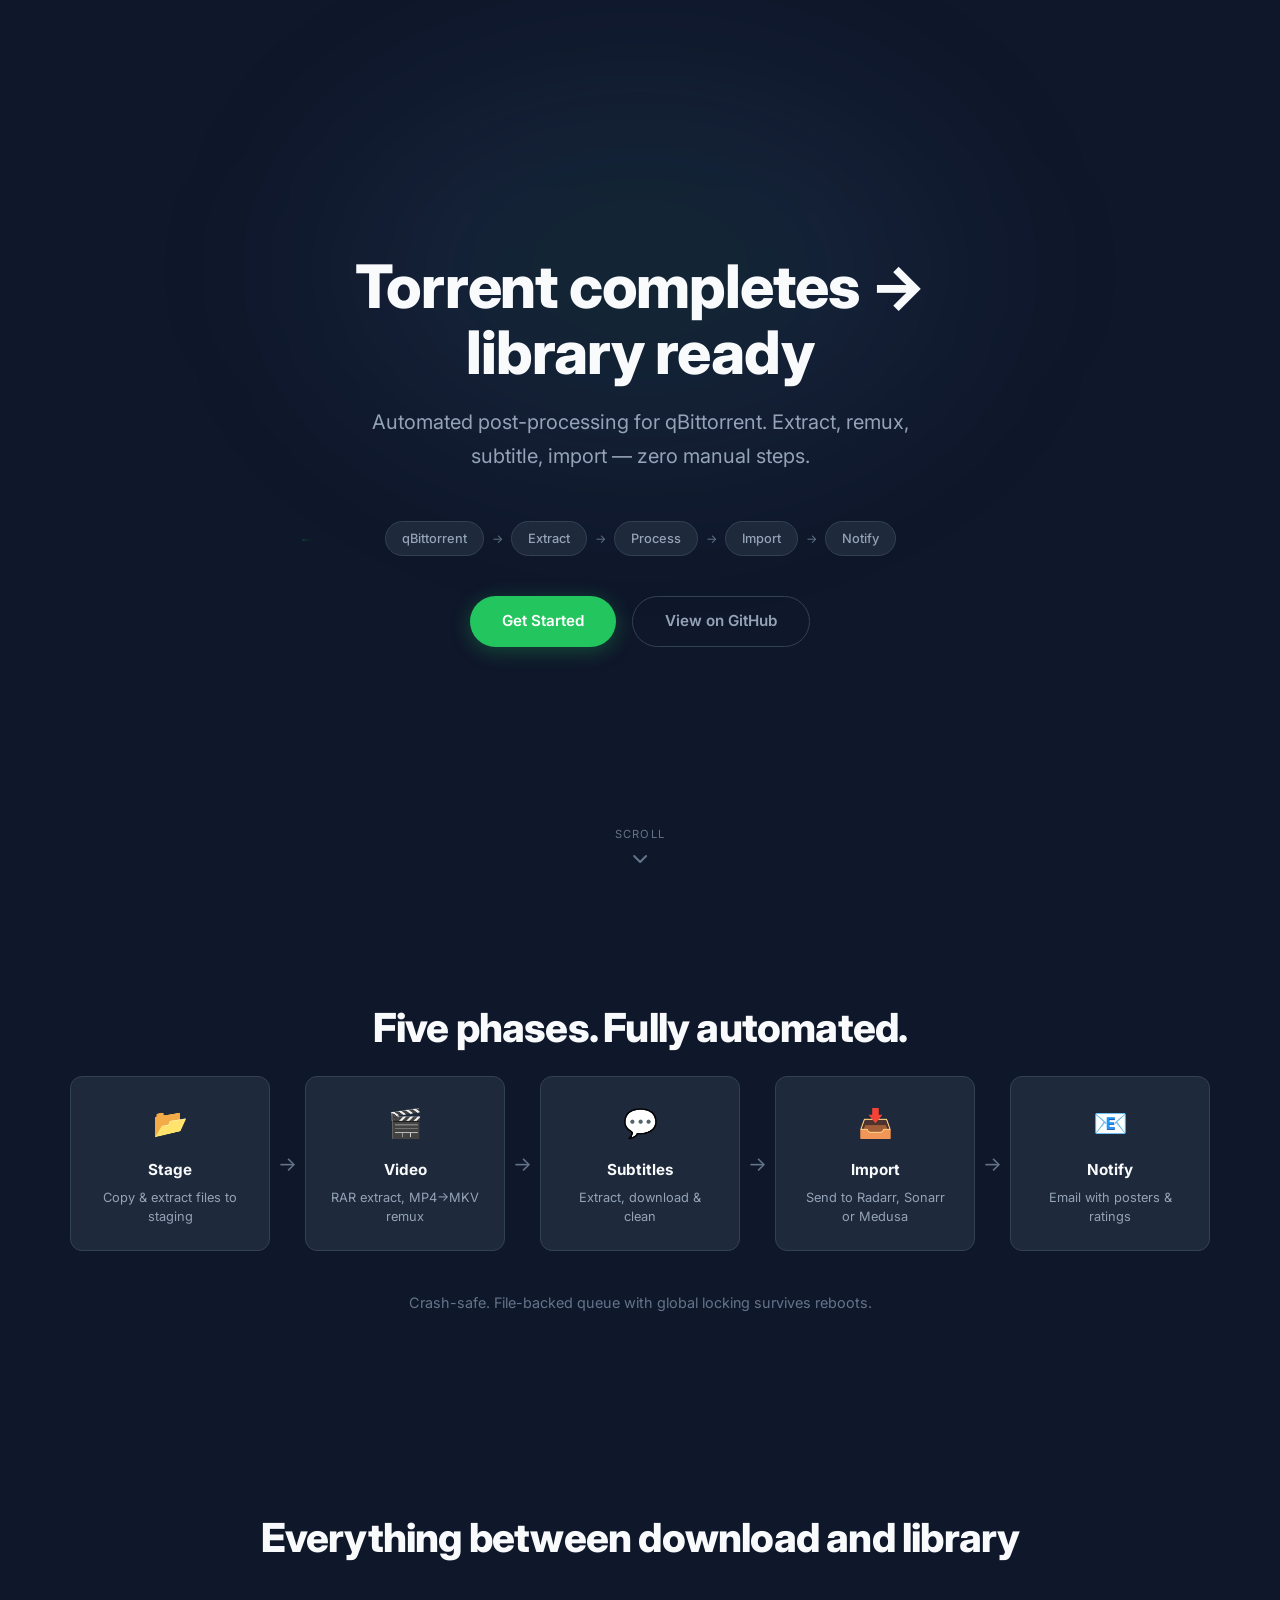
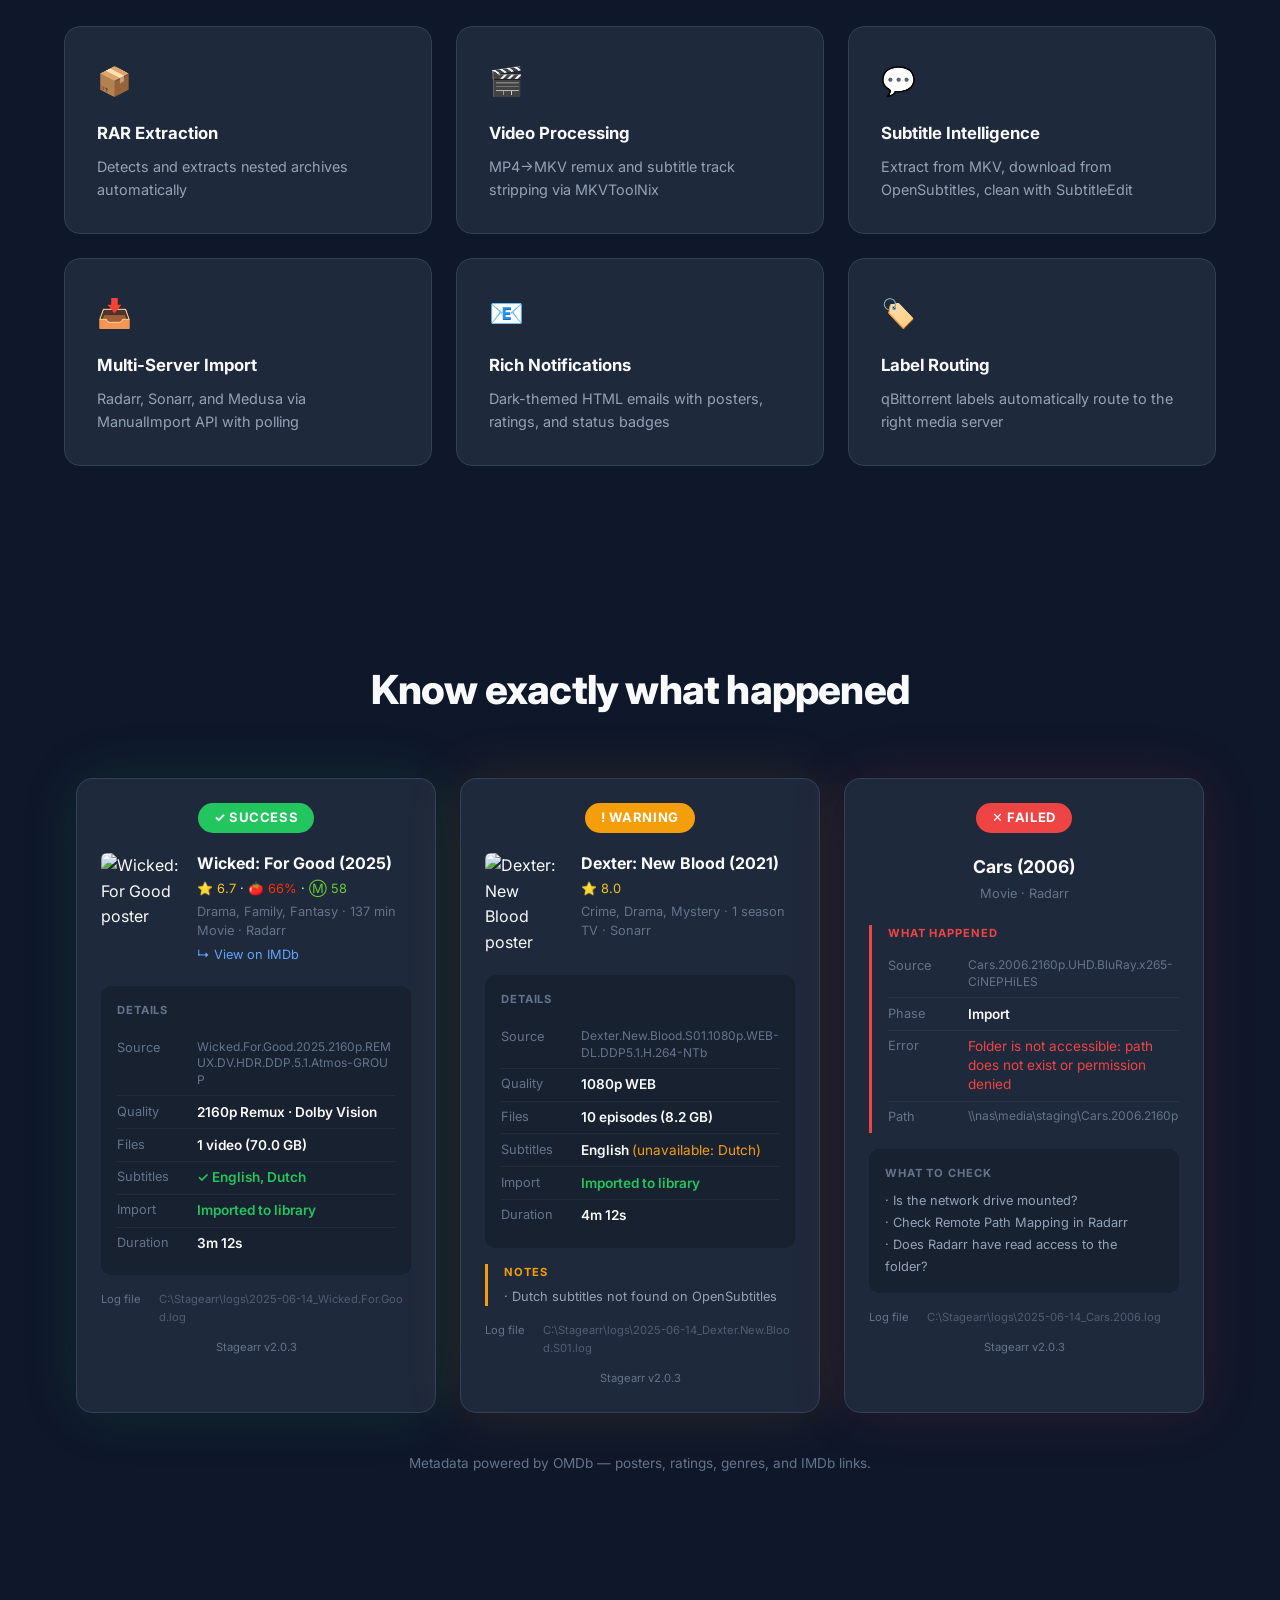
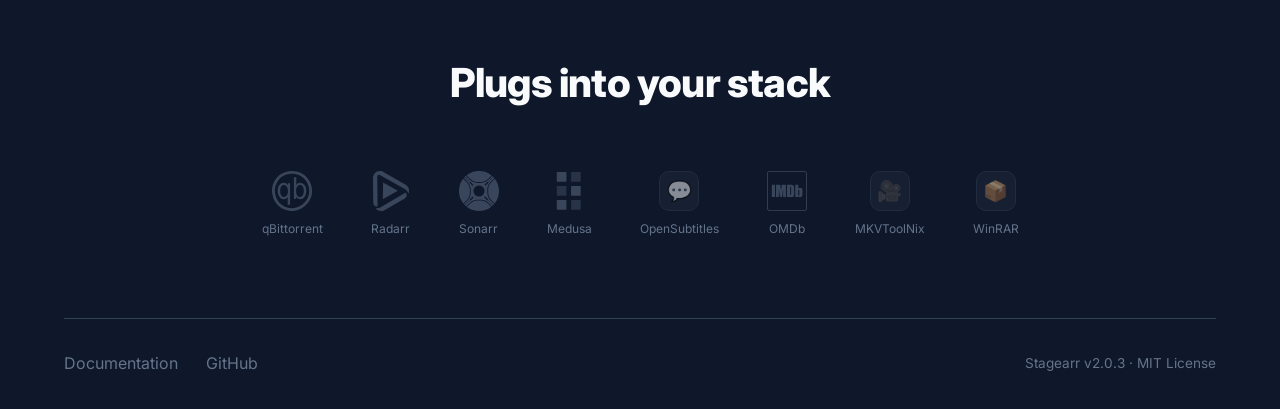
==== commit bb8104c1: "deploy: 06010540a4eae37b72d77aaa92e097a8ab2be7f0" ====
--- a/index.html
+++ b/index.html
@@ -1040,7 +1040,7 @@
             <span class="email-log-label">Log file</span>
             <span class="email-log-path">C:\Stagearr\logs\2025-06-14_Wicked.For.Good.log</span>
           </div>
-          <div class="email-footer">Stagearr v2.0.2</div>
+          <div class="email-footer">Stagearr v2.0.3</div>
         </div>
 
         <!-- ── Warning Email ── -->
@@ -1098,7 +1098,7 @@
             <span class="email-log-label">Log file</span>
             <span class="email-log-path">C:\Stagearr\logs\2025-06-14_Dexter.New.Blood.S01.log</span>
           </div>
-          <div class="email-footer">Stagearr v2.0.2</div>
+          <div class="email-footer">Stagearr v2.0.3</div>
         </div>
 
         <!-- ── Failed Email ── -->
@@ -1141,7 +1141,7 @@
             <span class="email-log-label">Log file</span>
             <span class="email-log-path">C:\Stagearr\logs\2025-06-14_Cars.2006.log</span>
           </div>
-          <div class="email-footer">Stagearr v2.0.2</div>
+          <div class="email-footer">Stagearr v2.0.3</div>
         </div>
 
       </div>
@@ -1216,7 +1216,7 @@
           <a href="https://github.com/Rouzax/TorrentScript/wiki">Documentation</a>
           <a href="https://github.com/Rouzax/TorrentScript">GitHub</a>
         </div>
-        <div class="footer-right">Stagearr v2.0.2 &middot; MIT License</div>
+        <div class="footer-right">Stagearr v2.0.3 &middot; MIT License</div>
       </div>
     </div>
   </footer>
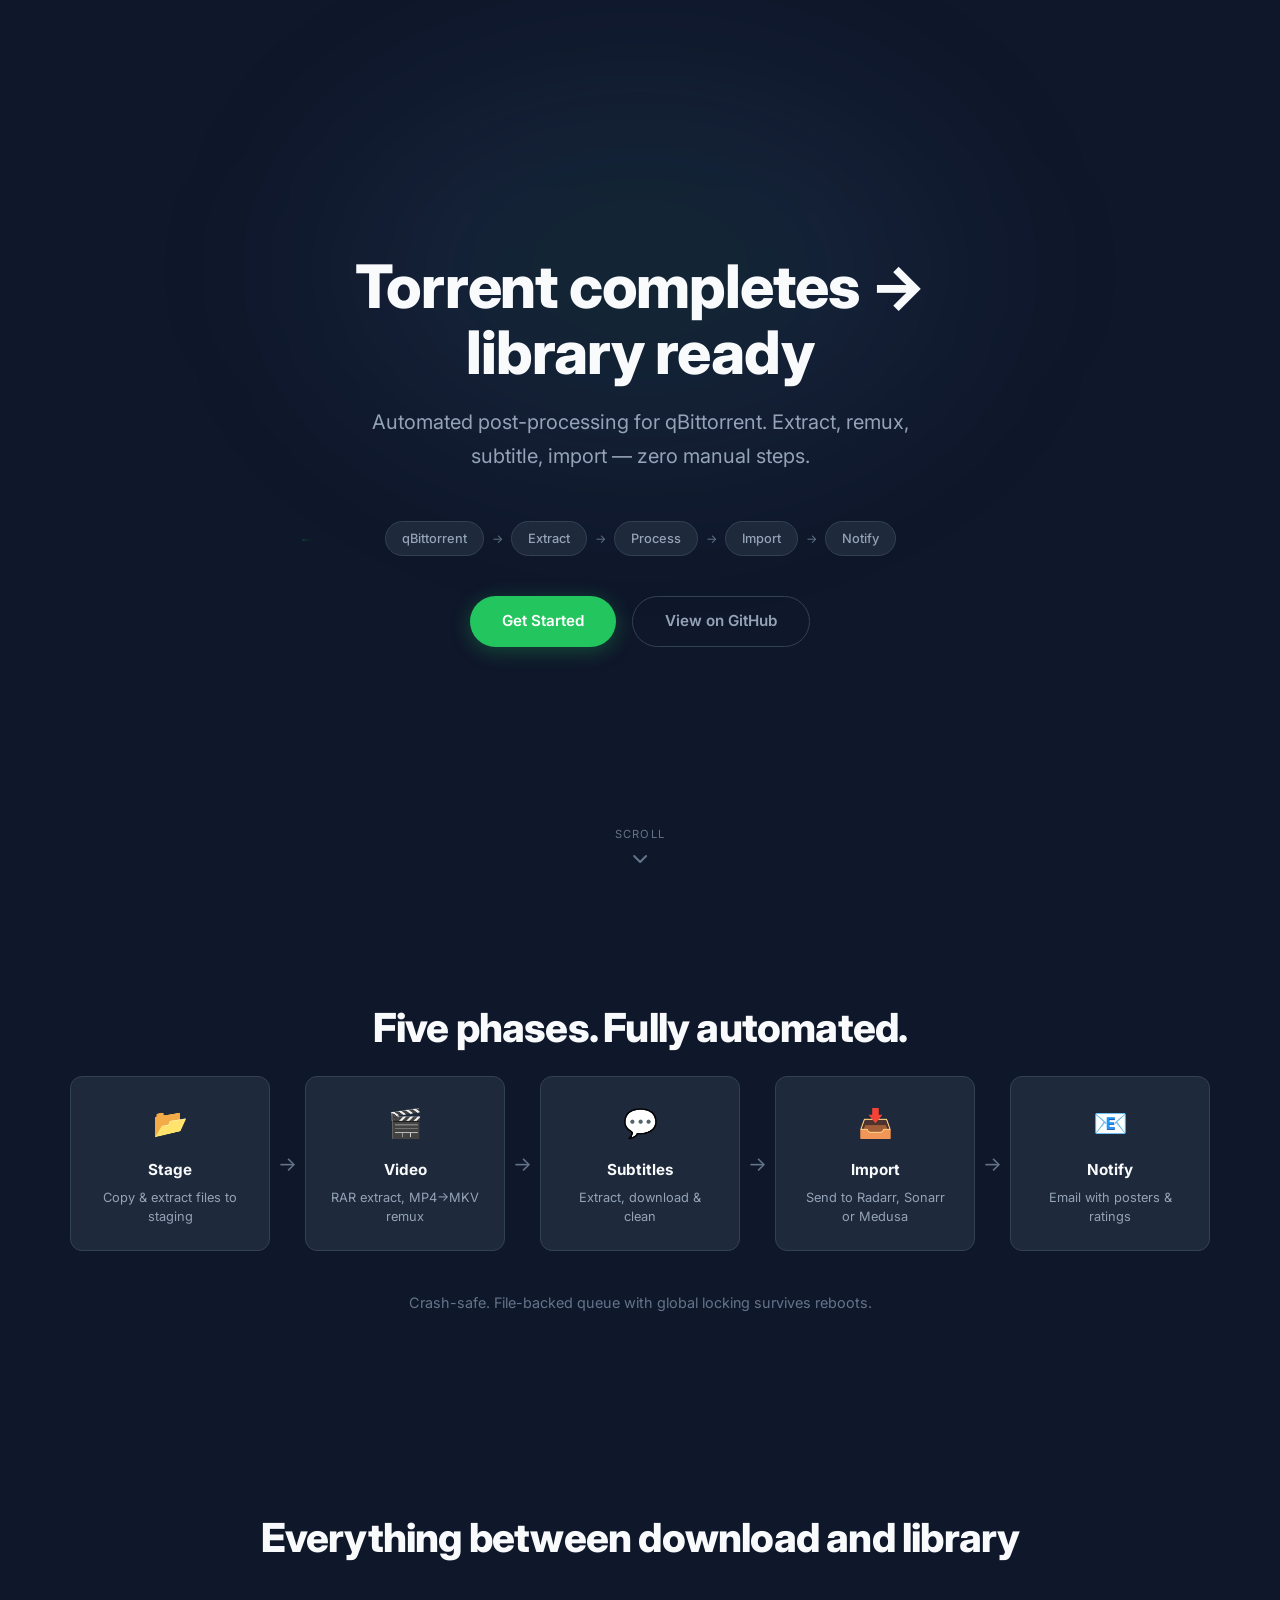
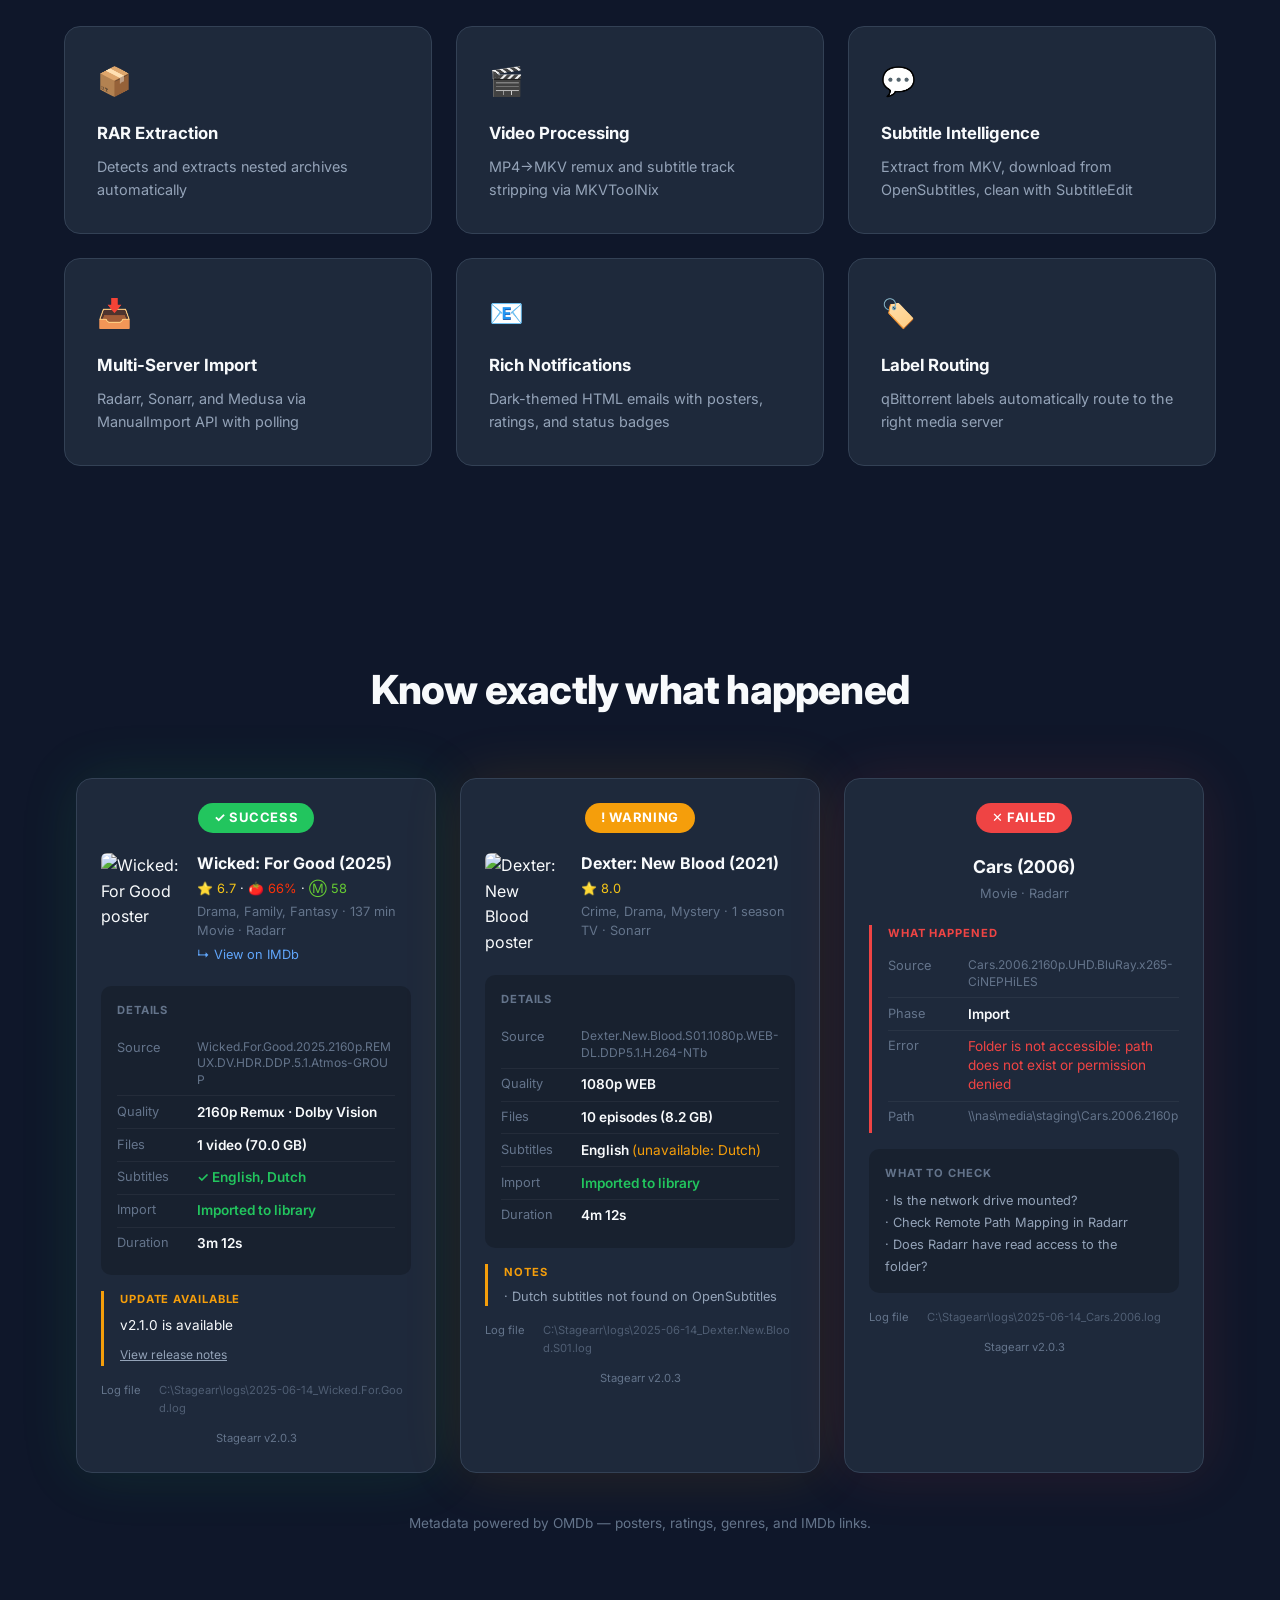
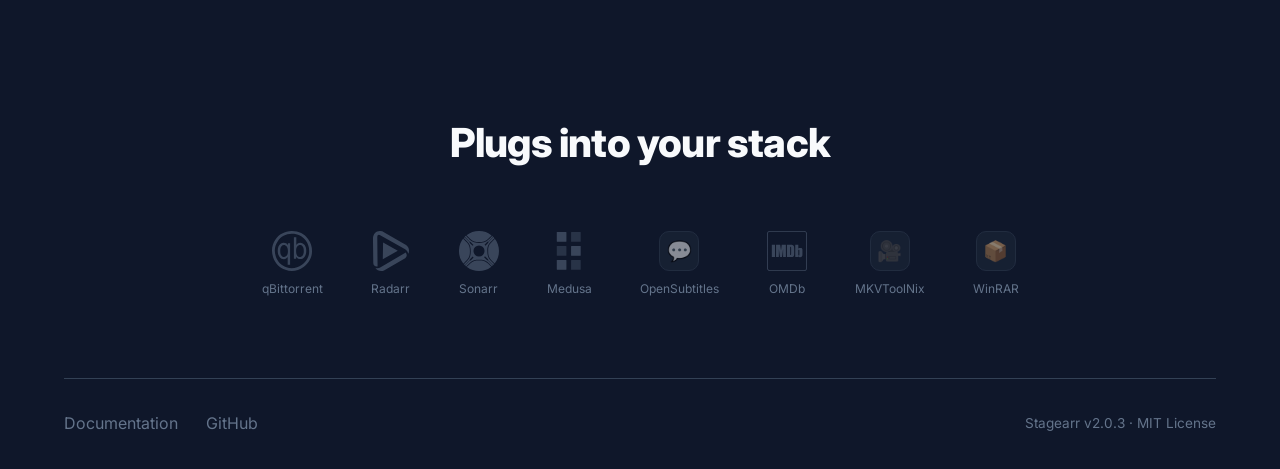
==== commit 51a3f076: "deploy: 22cc48cfffc74983fb89df12899d5ef60fdb2e78" ====
--- a/index.html
+++ b/index.html
@@ -634,6 +634,34 @@
       line-height: 1.5;
     }
 
+    /* Update notification card (inside email) */
+    .email-update {
+      border-left: 3px solid var(--amber);
+      padding-left: 1rem;
+      margin-bottom: 1rem;
+    }
+
+    .email-update-header {
+      font-size: 0.7rem;
+      font-weight: 700;
+      letter-spacing: 0.08em;
+      color: var(--amber);
+      text-transform: uppercase;
+      margin-bottom: 0.35rem;
+    }
+
+    .email-update-message {
+      font-size: 0.85rem;
+      color: var(--text-primary);
+      margin-bottom: 0.25rem;
+    }
+
+    .email-update-link {
+      font-size: 0.75rem;
+      color: var(--text-secondary);
+      text-decoration: underline;
+    }
+
     /* What happened / What to check (failed card) */
     .email-what-happened {
       border-left: 3px solid var(--red);
@@ -1036,6 +1064,12 @@
             </div>
           </div>
 
+          <div class="email-update">
+            <div class="email-update-header">Update Available</div>
+            <div class="email-update-message">v2.1.0 is available</div>
+            <a href="#" class="email-update-link">View release notes</a>
+          </div>
+
           <div class="email-log">
             <span class="email-log-label">Log file</span>
             <span class="email-log-path">C:\Stagearr\logs\2025-06-14_Wicked.For.Good.log</span>
